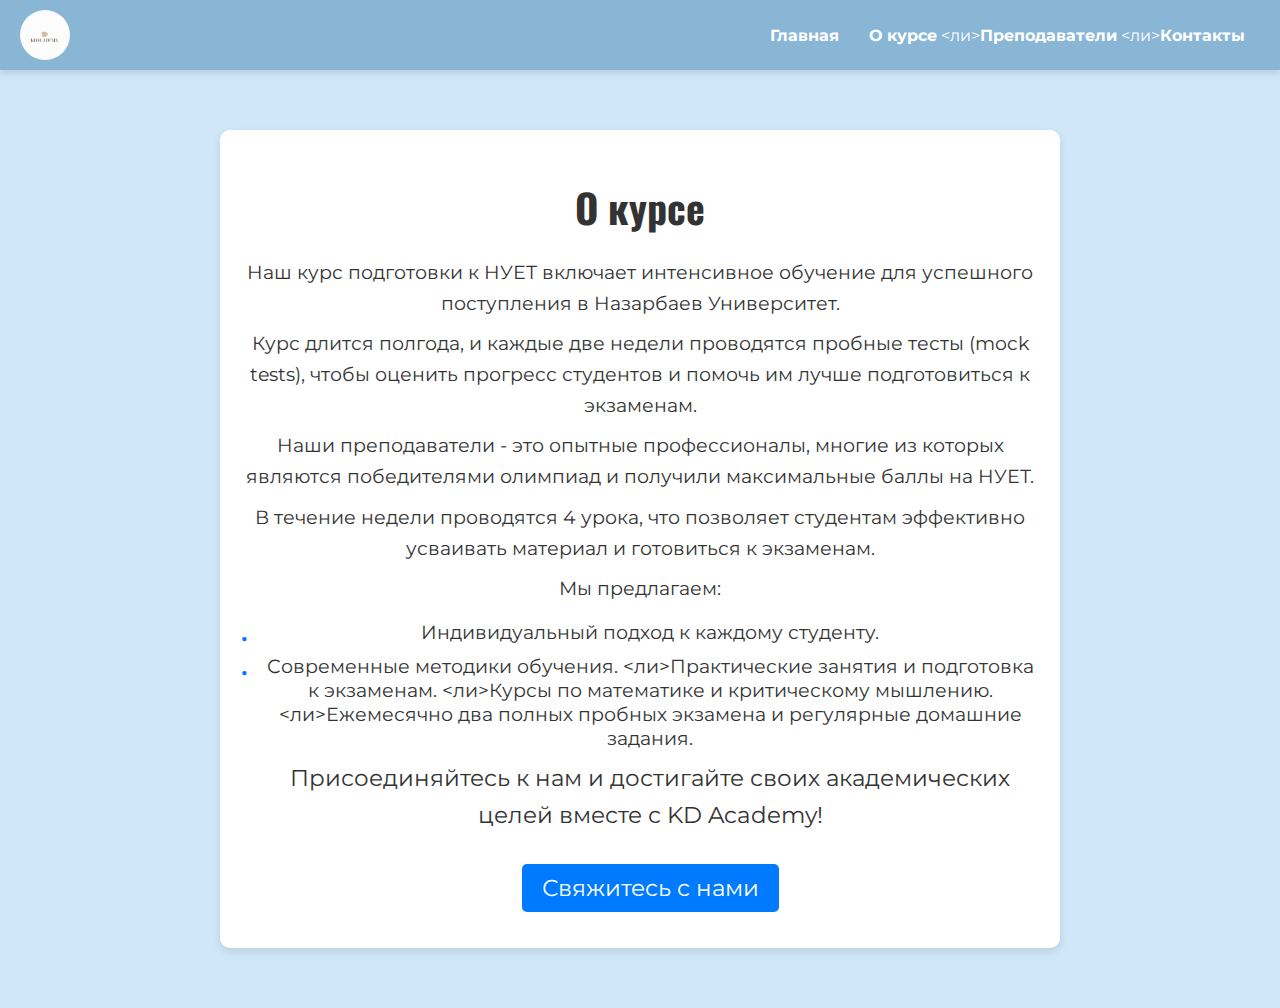
==== about.html @ 248a37cc "mee" ====
<!DOCTYPE html>
<html lang="ru">
<head>
  <meta charset="UTF-8">
  <meta name="viewport" content="width=device-width, initial-scale=1.0">
  <title>О курсе</title>
  <link rel="stylesheet" href="styles.css">
  <link href="https://fonts.googleapis.com/css2?family=Montserrat:wght@400;700&family=Oswald:wght@400;700&display=swap" rel="stylesheet">
</head>
<body>
  <header>
    <img src="images/logo.jpg" alt="KD Academy Logo" class="logo">
    <nav>
      <ul>
        <li><a href="index.html">Главная</a></ли>
        <li><a href="about.html">О курсе</a></ли>
        <ли><a href="teachers.html">Преподаватели</a></ли>
        <ли><a href="contact.html">Контакты</a></ли>
      </ул>
    </nav>
  </header>
  <main>
    <div class="content">
      <h1>О курсе</h1>
      <p>Наш курс подготовки к НУЕТ включает интенсивное обучение для успешного поступления в Назарбаев Университет.</p>
      <p>Курс длится полгода, и каждые две недели проводятся пробные тесты (mock tests), чтобы оценить прогресс студентов и помочь им лучше подготовиться к экзаменам.</p>
      <p>Наши преподаватели - это опытные профессионалы, многие из которых являются победителями олимпиад и получили максимальные баллы на НУЕТ.</p>
      <p>В течение недели проводятся 4 урока, что позволяет студентам эффективно усваивать материал и готовиться к экзаменам.</p>
      <p>Мы предлагаем:</p>
      <ul class="feature-list">
        <li>Индивидуальный подход к каждому студенту.</li>
        <li>Современные методики обучения.</ли>
        <ли>Практические занятия и подготовка к экзаменам.</ли>
        <ли>Курсы по математике и критическому мышлению.</ли>
        <ли>Ежемесячно два полных пробных экзамена и регулярные домашние задания.</ли>
      </ул>
      <p>Присоединяйтесь к нам и достигайте своих академических целей вместе с KD Academy!</p>
      <a href="contact.html" class="btn btn-primary">Свяжитесь с нами</a>
    </div>
  </main>
</body>
</html>
---- styles.css ----
/* Удаление отступов у body и html */
html, body {
    margin: 0;
    padding: 0;
    height: 100%;
}

/* Установка Flexbox для body */
body {
    display: flex;
    flex-direction: column;
    min-height: 100%;
    font-family: 'Montserrat', sans-serif;
    background-color: #d0e7f9; /* Чуть темнее фон */
    color: #333;
}

header {
    display: flex;
    align-items: center;
    justify-content: space-between;
    background-color: #8ab6d6;
    color: white;
    padding: 10px 20px;
    box-shadow: 0 4px 6px rgba(0, 0, 0, 0.1);
    flex-shrink: 0;
}

.logo {
    width: 50px;
    height: 50px;
    border-radius: 50%;
    object-fit: cover;
}

nav ul {
    list-style-type: none;
    margin: 0;
    padding: 0;
    display: flex;
    justify-content: center;
}

nav ul li {
    margin: 0 15px;
}

nav ul li a {
    color: white;
    text-decoration: none;
    font-weight: bold;
    transition: color 0.3s;
}

nav ul li a:hover {
    color: #f6caca;
}

main {
    position: relative;
    padding: 60px 20px;
    text-align: center;
    flex: 1;
}

.content {
    max-width: 800px;
    margin: 0 auto;
    background: white;
    padding: 20px;
    border-radius: 10px;
    box-shadow: 0 4px 8px rgba(0, 0, 0, 0.1);
}

main h1 {
    font-size: 2.5em;
    margin-bottom: 20px;
    font-family: 'Oswald', sans-serif;
}

main p {
    font-size: 1.2em;
    margin: 10px 0;
    line-height: 1.6;
}

.feature-list {
    list-style-type: none;
    padding: 0;
}

.feature-list li {
    margin-bottom: 10px;
    font-size: 1.2em;
    padding-left: 20px;
    position: relative;
}

.feature-list li::before {
    content: "•";
    position: absolute;
    left: 0;
    color: #007BFF;
    font-size: 1.5em;
    line-height: 1.2em;
}

.btn-primary {
    display: inline-block;
    padding: 10px 20px;
    font-size: 1.2em;
    color: white;
    background-color: #007BFF;
    border-radius: 5px;
    text-decoration: none;
    transition: background-color 0.3s, transform 0.3s;
    margin-top: 20px;
}

.btn-primary:hover {
    background-color: #0056b3;
    transform: scale(1.05);
}

.results {
    margin-top: 20px;
}

.results-list {
    list-style-type: none; /* Убираем маркеры списка */
    padding: 0; /* Убираем отступы */
}

.results-list li {
    margin-bottom: 10px; /* Добавляем отступы между элементами списка */
}

.students {
    margin-top: 40px;
}

.carousel {
    position: relative;
    width: 80%;
    margin: 0 auto;
    overflow: hidden;
}

.carousel-track-container {
    display: flex;
    justify-content: center;
    align-items: center;
    overflow: hidden;
    width: 100%;
}

.carousel-track {
    display: flex;
    transition: transform 0.3s ease-in-out;
}

.carousel-slide {
    min-width: 100%;
    transition: transform 0.3s ease-in-out;
}

.carousel-image {
    width: 100%;
    height: auto;
    border-radius: 10px;
    box-shadow: 0 4px 8px rgba(0, 0, 0, 0.2);
    transition: transform 0.3s;
}

.carousel-image:hover {
    transform: scale(1.05);
}

.carousel-button {
    position: absolute;
    top: 50%;
    transform: translateY(-50%);
    background-color: #ffffffaa; /* Полупрозрачный белый фон */
    border: none;
    color: #333; /* Темный цвет для текста */
    padding: 10px;
    cursor: pointer;
    z-index: 2;
    border-radius: 50%;
    box-shadow: 0 4px 8px rgba(0, 0, 0, 0.2);
    transition: background-color 0.3s, transform 0.3s;
}

.carousel-button.prev {
    left: 10px;
}

.carousel-button.next {
    right: 10px;
}

.carousel-button:hover {
    background-color: #ffffffdd; /* Более светлый полупрозрачный фон */
    transform: scale(1.1);
}

.spacer {
    height: 30px; /* Высота пустого пространства */
}

@media (max-width: 600px) {
    header, footer {
        padding: 10px 0;
    }

    nav ul li {
        margin: 0 10px;
    }

    main {
        padding: 40px 20px;
    }

    main h1 {
        font-size: 2em;
    }

    main p {
        font-size: 1em;
    }

    .feature-list li {
        font-size: 1em;
    }

    .btn-primary {
        font-size: 1em;
        padding: 8px 16px;
    }
}
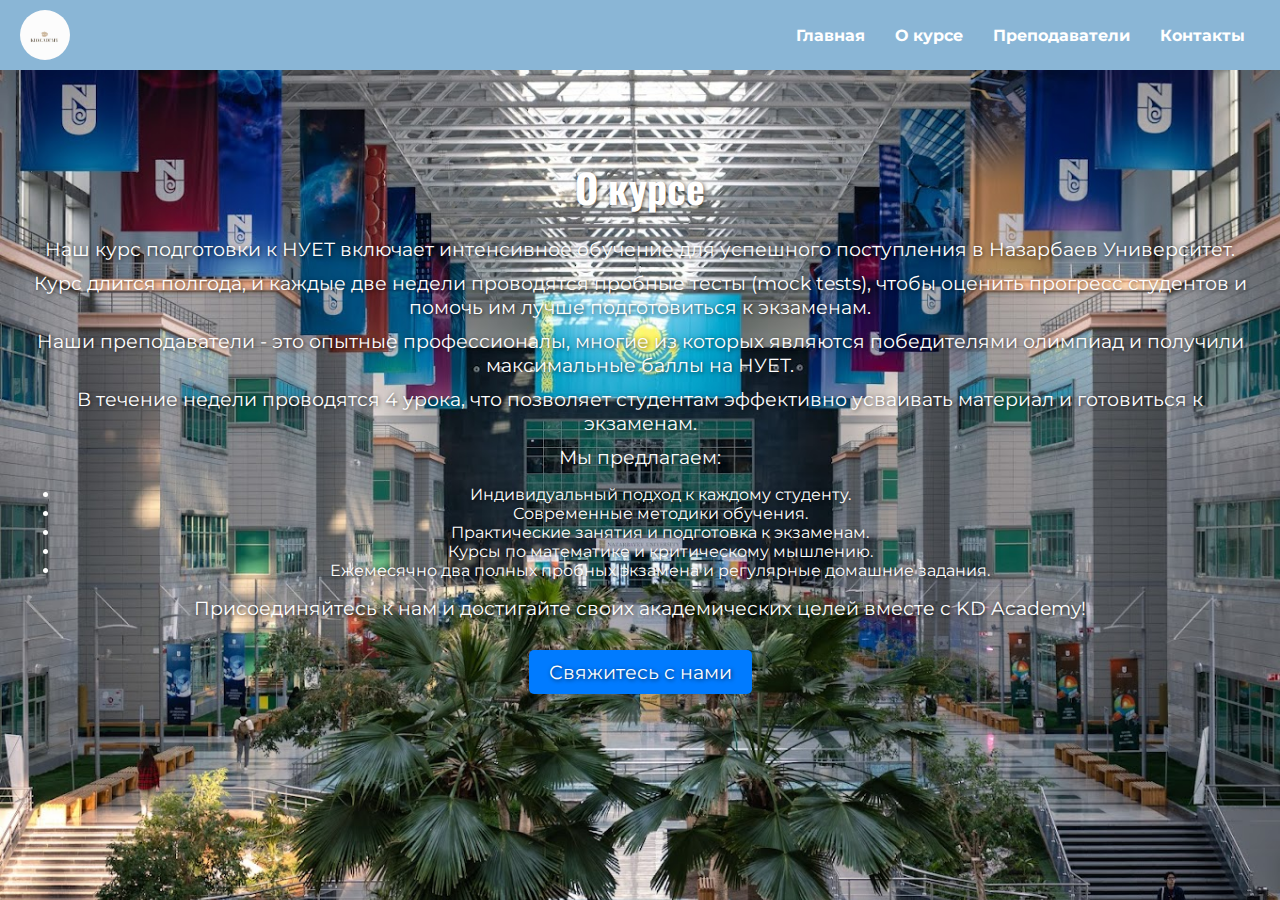
==== commit e512cd06: "667" ====
--- a/about.html
+++ b/about.html
@@ -12,11 +12,11 @@
     <img src="images/logo.jpg" alt="KD Academy Logo" class="logo">
     <nav>
       <ul>
-        <li><a href="index.html">Главная</a></ли>
-        <li><a href="about.html">О курсе</a></ли>
-        <ли><a href="teachers.html">Преподаватели</a></ли>
-        <ли><a href="contact.html">Контакты</a></ли>
-      </ул>
+        <li><a href="index.html">Главная</a></li>
+        <li><a href="about.html">О курсе</a></li>
+        <li><a href="teachers.html">Преподаватели</a></li>
+        <li><a href="contact.html">Контакты</a></li>
+      </ul>
     </nav>
   </header>
   <main>
@@ -29,14 +29,15 @@
       <p>Мы предлагаем:</p>
       <ul class="feature-list">
         <li>Индивидуальный подход к каждому студенту.</li>
-        <li>Современные методики обучения.</ли>
-        <ли>Практические занятия и подготовка к экзаменам.</ли>
-        <ли>Курсы по математике и критическому мышлению.</ли>
-        <ли>Ежемесячно два полных пробных экзамена и регулярные домашние задания.</ли>
-      </ул>
+        <li>Современные методики обучения.</li>
+        <li>Практические занятия и подготовка к экзаменам.</li>
+        <li>Курсы по математике и критическому мышлению.</li>
+        <li>Ежемесячно два полных пробных экзамена и регулярные домашние задания.</li>
+      </ul>
       <p>Присоединяйтесь к нам и достигайте своих академических целей вместе с KD Academy!</p>
       <a href="contact.html" class="btn btn-primary">Свяжитесь с нами</a>
     </div>
   </main>
 </body>
 </html>
+
--- a/styles.css
+++ b/styles.css
@@ -10,8 +10,8 @@
     display: flex;
     flex-direction: column;
     min-height: 100%;
-    font-family: 'Montserrat', sans-serif;
-    background-color: #d0e7f9; /* Чуть темнее фон */
+    font-family: 'Montserrat', sans-serif; /* Измененный шрифт */
+    background-color: #e0f7fa; /* Голубой фон */
     color: #333;
 }
 
@@ -19,7 +19,7 @@
     display: flex;
     align-items: center;
     justify-content: space-between;
-    background-color: #8ab6d6;
+    background-color: #8ab6d6; /* Мягкий цвет */
     color: white;
     padding: 10px 20px;
     box-shadow: 0 4px 6px rgba(0, 0, 0, 0.1);
@@ -50,76 +50,49 @@
     text-decoration: none;
     font-weight: bold;
     transition: color 0.3s;
+    border-bottom: none; /* Удаление нижней границы */
 }
 
 nav ul li a:hover {
     color: #f6caca;
+    border-bottom: none; /* Удаление нижней границы при наведении */
 }
 
 main {
     position: relative;
     padding: 60px 20px;
     text-align: center;
-    flex: 1;
+    background: url('images/one.jpg') no-repeat center center;
+    background-size: cover;
+    color: white;
+    text-shadow: 1px 1px 4px rgba(0, 0, 0, 0.7);
+    flex: 1; /* Заполнение оставшегося пространства */
+}
+
+.overlay {
+    position: absolute;
+    top: 0;
+    left: 0;
+    width: 100%;
+    height: 100%;
+    background-color: rgba(0, 0, 0, 0.5); /* Полупрозрачный черный фон */
+    z-index: 1;
 }
 
 .content {
-    max-width: 800px;
-    margin: 0 auto;
-    background: white;
-    padding: 20px;
-    border-radius: 10px;
-    box-shadow: 0 4px 8px rgba(0, 0, 0, 0.1);
+    position: relative;
+    z-index: 2;
 }
 
 main h1 {
     font-size: 2.5em;
     margin-bottom: 20px;
-    font-family: 'Oswald', sans-serif;
+    font-family: 'Oswald', sans-serif; /* Измененный шрифт */
 }
 
 main p {
     font-size: 1.2em;
-    margin: 10px 0;
-    line-height: 1.6;
-}
-
-.feature-list {
-    list-style-type: none;
-    padding: 0;
-}
-
-.feature-list li {
-    margin-bottom: 10px;
-    font-size: 1.2em;
-    padding-left: 20px;
-    position: relative;
-}
-
-.feature-list li::before {
-    content: "•";
-    position: absolute;
-    left: 0;
-    color: #007BFF;
-    font-size: 1.5em;
-    line-height: 1.2em;
-}
-
-.btn-primary {
-    display: inline-block;
-    padding: 10px 20px;
-    font-size: 1.2em;
-    color: white;
-    background-color: #007BFF;
-    border-radius: 5px;
-    text-decoration: none;
-    transition: background-color 0.3s, transform 0.3s;
-    margin-top: 20px;
-}
-
-.btn-primary:hover {
-    background-color: #0056b3;
-    transform: scale(1.05);
+    margin: 10px 0; /* Добавление отступов между параграфами */
 }
 
 .results {
@@ -208,19 +181,36 @@
     height: 30px; /* Высота пустого пространства */
 }
 
+.btn-primary {
+    display: inline-block;
+    padding: 10px 20px;
+    font-size: 1.2em;
+    color: white;
+    background-color: #007BFF;
+    border-radius: 5px;
+    text-decoration: none;
+    transition: background-color 0.3s, transform 0.3s;
+    margin-top: 20px; /* Отступ сверху */
+}
+
+.btn-primary:hover {
+    background-color: #0056b3;
+    transform: scale(1.05);
+}
+
 @media (max-width: 600px) {
     header, footer {
         padding: 10px 0;
     }
 
+    main {
+        padding: 40px 20px;
+    }
+
     nav ul li {
         margin: 0 10px;
     }
 
-    main {
-        padding: 40px 20px;
-    }
-
     main h1 {
         font-size: 2em;
     }
@@ -229,8 +219,8 @@
         font-size: 1em;
     }
 
-    .feature-list li {
-        font-size: 1em;
+    .carousel-slide {
+        min-width: 100%;
     }
 
     .btn-primary {
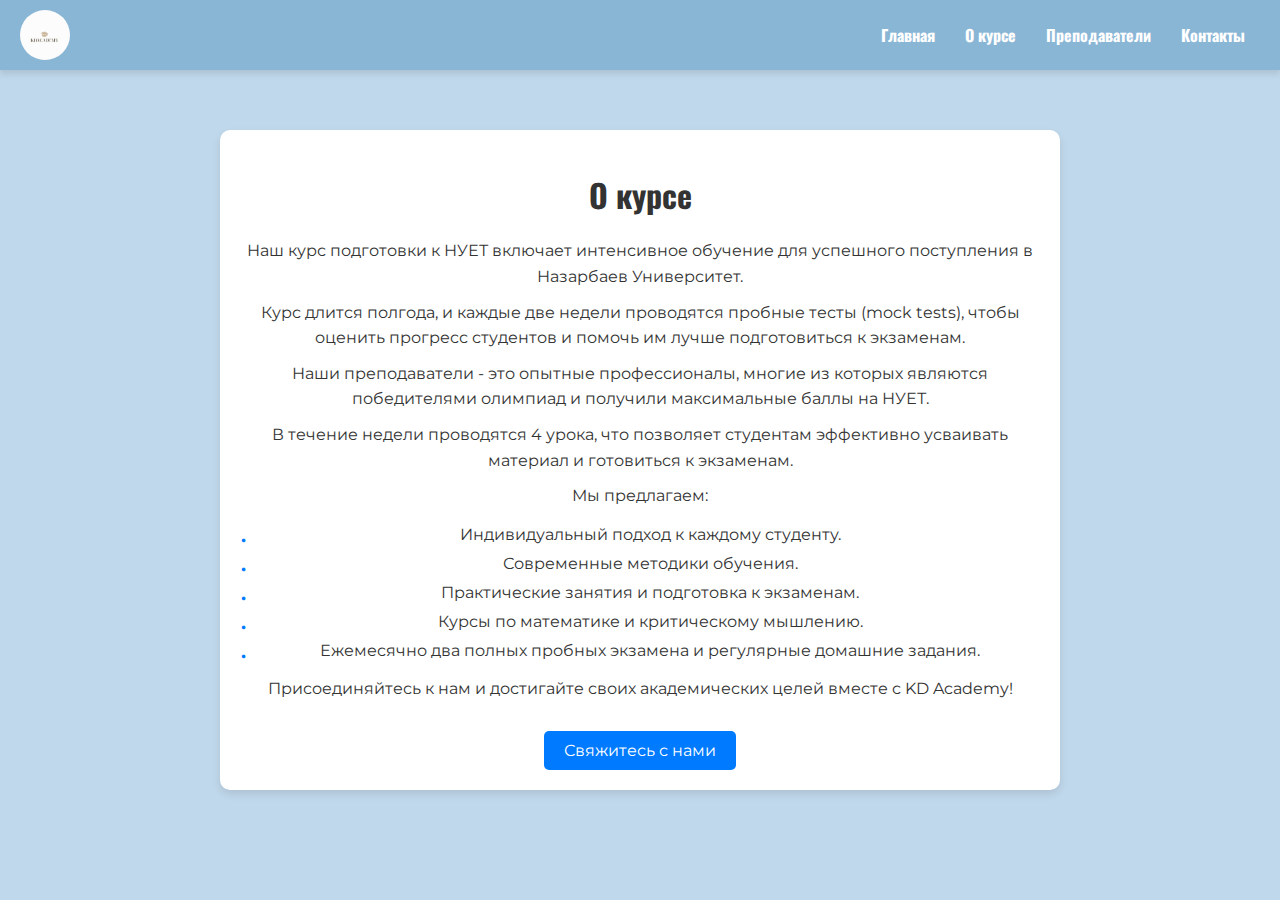
==== commit f99e59cf: "goo" ====
--- a/about.html
+++ b/about.html
@@ -5,7 +5,7 @@
   <meta name="viewport" content="width=device-width, initial-scale=1.0">
   <title>О курсе</title>
   <link rel="stylesheet" href="styles.css">
-  <link href="https://fonts.googleapis.com/css2?family=Montserrat:wght@400;700&family=Oswald:wght@400;700&display=swap" rel="stylesheet">
+  <link href="https://fonts.googleapis.com/css2?family=Montserrat:wght@300;400;700&family=Oswald:wght@400;700&display=swap" rel="stylesheet">
 </head>
 <body>
   <header>
@@ -40,4 +40,3 @@
   </main>
 </body>
 </html>
-
--- a/styles.css
+++ b/styles.css
@@ -10,8 +10,8 @@
     display: flex;
     flex-direction: column;
     min-height: 100%;
-    font-family: 'Montserrat', sans-serif; /* Измененный шрифт */
-    background-color: #e0f7fa; /* Голубой фон */
+    font-family: 'Montserrat', sans-serif;
+    background-color: #c0d8eb; /* Темнее голубой фон */
     color: #333;
 }
 
@@ -19,7 +19,7 @@
     display: flex;
     align-items: center;
     justify-content: space-between;
-    background-color: #8ab6d6; /* Мягкий цвет */
+    background-color: #8ab6d6;
     color: white;
     padding: 10px 20px;
     box-shadow: 0 4px 6px rgba(0, 0, 0, 0.1);
@@ -48,51 +48,82 @@
 nav ul li a {
     color: white;
     text-decoration: none;
+    font-family: 'Oswald', sans-serif;
     font-weight: bold;
     transition: color 0.3s;
-    border-bottom: none; /* Удаление нижней границы */
 }
 
 nav ul li a:hover {
     color: #f6caca;
-    border-bottom: none; /* Удаление нижней границы при наведении */
 }
 
 main {
     position: relative;
     padding: 60px 20px;
     text-align: center;
-    background: url('images/one.jpg') no-repeat center center;
-    background-size: cover;
+    flex: 1;
+}
+
+.content {
+    max-width: 800px;
+    margin: 0 auto;
+    background: white;
+    padding: 20px;
+    border-radius: 10px;
+    box-shadow: 0 4px 8px rgba(0, 0, 0, 0.1);
+}
+
+main h1 {
+    font-size: 2em; /* Уменьшенный размер шрифта */
+    margin-bottom: 20px;
+    font-family: 'Oswald', sans-serif;
+}
+
+main p {
+    font-size: 1em; /* Уменьшенный размер шрифта */
+    margin: 10px 0;
+    line-height: 1.6;
+    font-family: 'Montserrat', sans-serif;
+}
+
+.feature-list {
+    list-style-type: none;
+    padding: 0;
+}
+
+.feature-list li {
+    margin-bottom: 10px;
+    font-size: 1em; /* Уменьшенный размер шрифта */
+    padding-left: 20px;
+    position: relative;
+    font-family: 'Montserrat', sans-serif;
+}
+
+.feature-list li::before {
+    content: "•";
+    position: absolute;
+    left: 0;
+    color: #007BFF;
+    font-size: 1.5em;
+    line-height: 1.2em;
+}
+
+.btn-primary {
+    display: inline-block;
+    padding: 10px 20px;
+    font-size: 1em; /* Уменьшенный размер шрифта */
     color: white;
-    text-shadow: 1px 1px 4px rgba(0, 0, 0, 0.7);
-    flex: 1; /* Заполнение оставшегося пространства */
-}
-
-.overlay {
-    position: absolute;
-    top: 0;
-    left: 0;
-    width: 100%;
-    height: 100%;
-    background-color: rgba(0, 0, 0, 0.5); /* Полупрозрачный черный фон */
-    z-index: 1;
-}
-
-.content {
-    position: relative;
-    z-index: 2;
-}
-
-main h1 {
-    font-size: 2.5em;
-    margin-bottom: 20px;
-    font-family: 'Oswald', sans-serif; /* Измененный шрифт */
-}
-
-main p {
-    font-size: 1.2em;
-    margin: 10px 0; /* Добавление отступов между параграфами */
+    background-color: #007BFF;
+    border-radius: 5px;
+    text-decoration: none;
+    transition: background-color 0.3s, transform 0.3s;
+    margin-top: 20px;
+    font-family: 'Montserrat', sans-serif;
+}
+
+.btn-primary:hover {
+    background-color: #0056b3;
+    transform: scale(1.05);
 }
 
 .results {
@@ -100,12 +131,12 @@
 }
 
 .results-list {
-    list-style-type: none; /* Убираем маркеры списка */
-    padding: 0; /* Убираем отступы */
+    list-style-type: none;
+    padding: 0;
 }
 
 .results-list li {
-    margin-bottom: 10px; /* Добавляем отступы между элементами списка */
+    margin-bottom: 10px;
 }
 
 .students {
@@ -153,9 +184,9 @@
     position: absolute;
     top: 50%;
     transform: translateY(-50%);
-    background-color: #ffffffaa; /* Полупрозрачный белый фон */
+    background-color: #ffffffaa;
     border: none;
-    color: #333; /* Темный цвет для текста */
+    color: #333;
     padding: 10px;
     cursor: pointer;
     z-index: 2;
@@ -173,29 +204,12 @@
 }
 
 .carousel-button:hover {
-    background-color: #ffffffdd; /* Более светлый полупрозрачный фон */
+    background-color: #ffffffdd;
     transform: scale(1.1);
 }
 
 .spacer {
-    height: 30px; /* Высота пустого пространства */
-}
-
-.btn-primary {
-    display: inline-block;
-    padding: 10px 20px;
-    font-size: 1.2em;
-    color: white;
-    background-color: #007BFF;
-    border-radius: 5px;
-    text-decoration: none;
-    transition: background-color 0.3s, transform 0.3s;
-    margin-top: 20px; /* Отступ сверху */
-}
-
-.btn-primary:hover {
-    background-color: #0056b3;
-    transform: scale(1.05);
+    height: 30px;
 }
 
 @media (max-width: 600px) {
@@ -203,28 +217,28 @@
         padding: 10px 0;
     }
 
+    nav ul li {
+        margin: 0 10px;
+    }
+
     main {
         padding: 40px 20px;
     }
 
-    nav ul li {
-        margin: 0 10px;
-    }
-
     main h1 {
-        font-size: 2em;
+        font-size: 1.8em;
     }
 
     main p {
-        font-size: 1em;
-    }
-
-    .carousel-slide {
-        min-width: 100%;
+        font-size: 0.9em;
+    }
+
+    .feature-list li {
+        font-size: 0.9em;
     }
 
     .btn-primary {
-        font-size: 1em;
+        font-size: 0.9em;
         padding: 8px 16px;
     }
 }
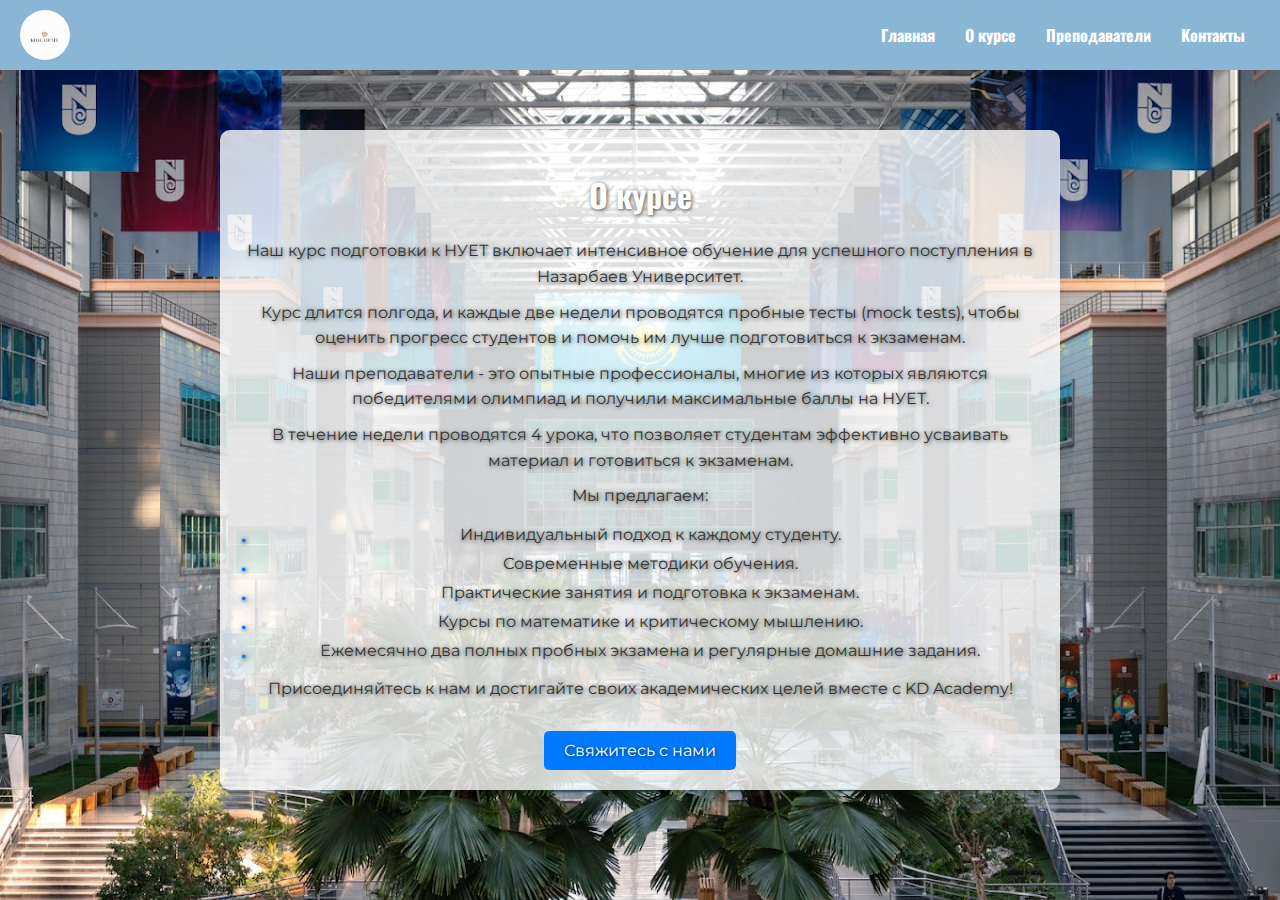
==== commit 43133c88: "made" ====
--- a/about.html
+++ b/about.html
@@ -6,6 +6,7 @@
   <title>О курсе</title>
   <link rel="stylesheet" href="styles.css">
   <link href="https://fonts.googleapis.com/css2?family=Montserrat:wght@300;400;700&family=Oswald:wght@400;700&display=swap" rel="stylesheet">
+  <link rel="stylesheet" href="https://cdnjs.cloudflare.com/ajax/libs/font-awesome/5.15.3/css/all.min.css">
 </head>
 <body>
   <header>
--- a/styles.css
+++ b/styles.css
@@ -61,29 +61,46 @@
     position: relative;
     padding: 60px 20px;
     text-align: center;
+    background: url('images/one.jpg') no-repeat center center;
+    background-size: cover;
+    color: white;
+    text-shadow: 1px 1px 4px rgba(0, 0, 0, 0.7);
     flex: 1;
 }
 
+.overlay {
+    position: absolute;
+    top: 0;
+    left: 0;
+    width: 100%;
+    height: 100%;
+    background-color: rgba(0, 0, 0, 0.5); /* Полупрозрачный черный фон */
+    z-index: 1;
+}
+
 .content {
+    position: relative;
+    z-index: 2;
     max-width: 800px;
     margin: 0 auto;
-    background: white;
+    background: rgba(255, 255, 255, 0.8); /* Полупрозрачный белый фон */
     padding: 20px;
     border-radius: 10px;
     box-shadow: 0 4px 8px rgba(0, 0, 0, 0.1);
 }
 
 main h1 {
-    font-size: 2em; /* Уменьшенный размер шрифта */
+    font-size: 2em;
     margin-bottom: 20px;
     font-family: 'Oswald', sans-serif;
 }
 
 main p {
-    font-size: 1em; /* Уменьшенный размер шрифта */
+    font-size: 1em;
     margin: 10px 0;
     line-height: 1.6;
     font-family: 'Montserrat', sans-serif;
+    color: #333; /* Темный цвет текста */
 }
 
 .feature-list {
@@ -93,10 +110,11 @@
 
 .feature-list li {
     margin-bottom: 10px;
-    font-size: 1em; /* Уменьшенный размер шрифта */
+    font-size: 1em;
     padding-left: 20px;
     position: relative;
     font-family: 'Montserrat', sans-serif;
+    color: #333; /* Темный цвет текста */
 }
 
 .feature-list li::before {
@@ -111,7 +129,7 @@
 .btn-primary {
     display: inline-block;
     padding: 10px 20px;
-    font-size: 1em; /* Уменьшенный размер шрифта */
+    font-size: 1em;
     color: white;
     background-color: #007BFF;
     border-radius: 5px;
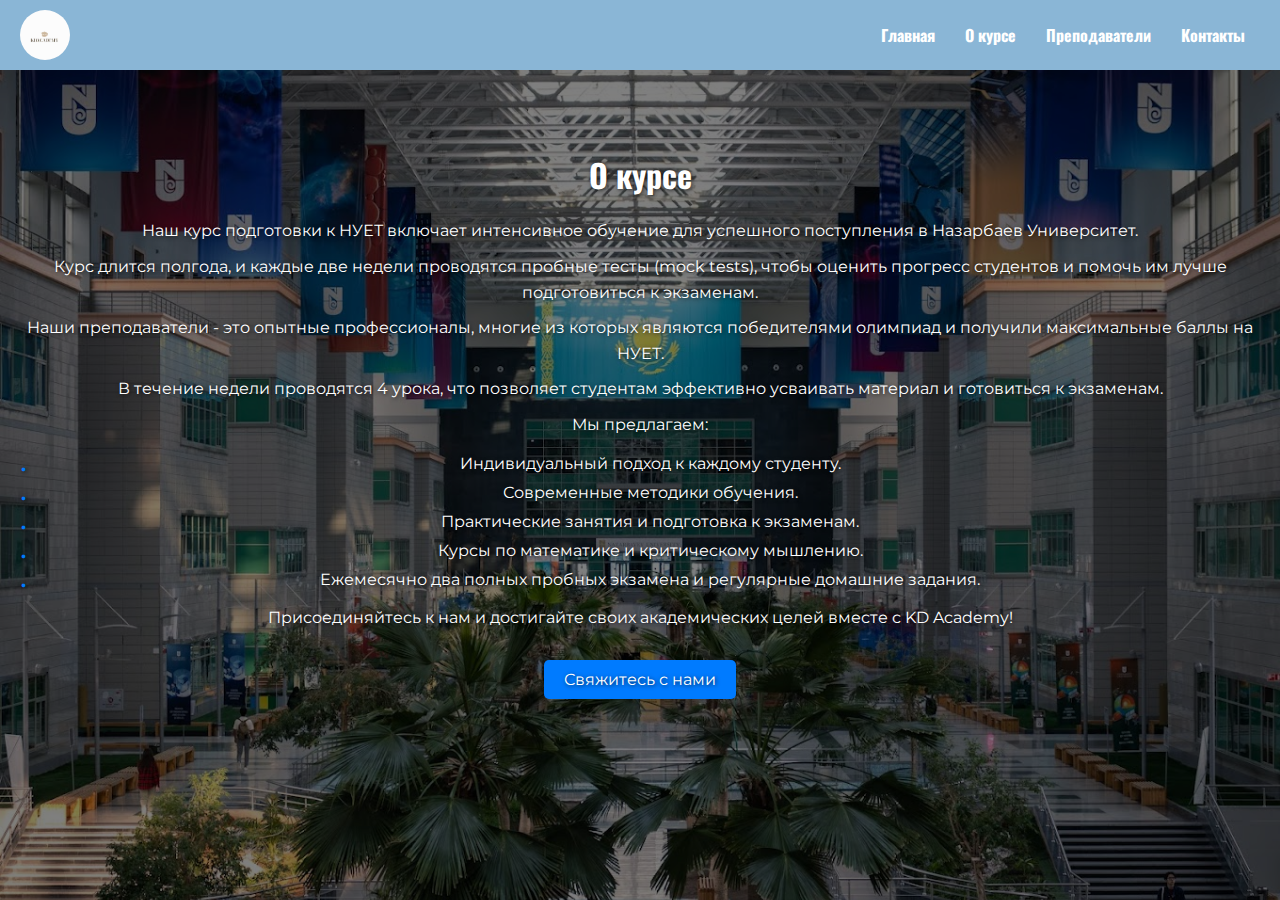
==== commit ea0a438c: "Beknur chmo" ====
--- a/about.html
+++ b/about.html
@@ -6,7 +6,6 @@
   <title>О курсе</title>
   <link rel="stylesheet" href="styles.css">
   <link href="https://fonts.googleapis.com/css2?family=Montserrat:wght@300;400;700&family=Oswald:wght@400;700&display=swap" rel="stylesheet">
-  <link rel="stylesheet" href="https://cdnjs.cloudflare.com/ajax/libs/font-awesome/5.15.3/css/all.min.css">
 </head>
 <body>
   <header>
@@ -21,6 +20,7 @@
     </nav>
   </header>
   <main>
+    <div class="overlay"></div>
     <div class="content">
       <h1>О курсе</h1>
       <p>Наш курс подготовки к НУЕТ включает интенсивное обучение для успешного поступления в Назарбаев Университет.</p>
@@ -39,5 +39,6 @@
       <a href="contact.html" class="btn btn-primary">Свяжитесь с нами</a>
     </div>
   </main>
+  <script src="script.js"></script>
 </body>
 </html>
--- a/styles.css
+++ b/styles.css
@@ -81,12 +81,6 @@
 .content {
     position: relative;
     z-index: 2;
-    max-width: 800px;
-    margin: 0 auto;
-    background: rgba(255, 255, 255, 0.8); /* Полупрозрачный белый фон */
-    padding: 20px;
-    border-radius: 10px;
-    box-shadow: 0 4px 8px rgba(0, 0, 0, 0.1);
 }
 
 main h1 {
@@ -100,7 +94,6 @@
     margin: 10px 0;
     line-height: 1.6;
     font-family: 'Montserrat', sans-serif;
-    color: #333; /* Темный цвет текста */
 }
 
 .feature-list {
@@ -114,7 +107,6 @@
     padding-left: 20px;
     position: relative;
     font-family: 'Montserrat', sans-serif;
-    color: #333; /* Темный цвет текста */
 }
 
 .feature-list li::before {
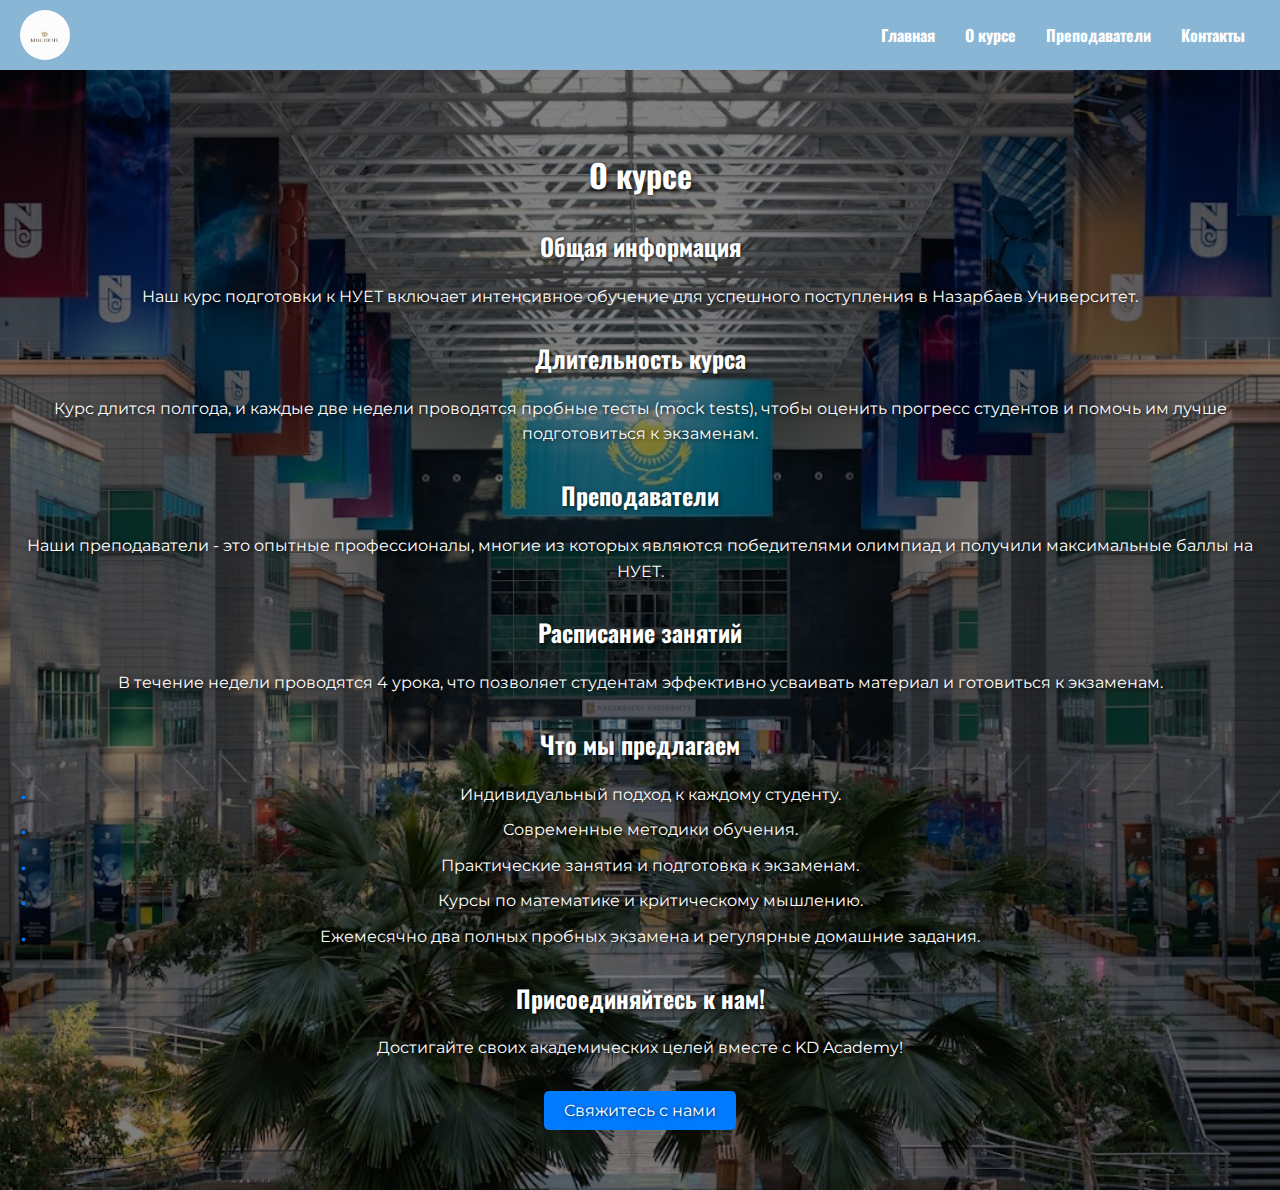
==== commit 910e600d: "kettik 667" ====
--- a/about.html
+++ b/about.html
@@ -23,20 +23,43 @@
     <div class="overlay"></div>
     <div class="content">
       <h1>О курсе</h1>
-      <p>Наш курс подготовки к НУЕТ включает интенсивное обучение для успешного поступления в Назарбаев Университет.</p>
-      <p>Курс длится полгода, и каждые две недели проводятся пробные тесты (mock tests), чтобы оценить прогресс студентов и помочь им лучше подготовиться к экзаменам.</p>
-      <p>Наши преподаватели - это опытные профессионалы, многие из которых являются победителями олимпиад и получили максимальные баллы на НУЕТ.</p>
-      <p>В течение недели проводятся 4 урока, что позволяет студентам эффективно усваивать материал и готовиться к экзаменам.</p>
-      <p>Мы предлагаем:</p>
-      <ul class="feature-list">
-        <li>Индивидуальный подход к каждому студенту.</li>
-        <li>Современные методики обучения.</li>
-        <li>Практические занятия и подготовка к экзаменам.</li>
-        <li>Курсы по математике и критическому мышлению.</li>
-        <li>Ежемесячно два полных пробных экзамена и регулярные домашние задания.</li>
-      </ul>
-      <p>Присоединяйтесь к нам и достигайте своих академических целей вместе с KD Academy!</p>
-      <a href="contact.html" class="btn btn-primary">Свяжитесь с нами</a>
+      
+      <section>
+        <h2>Общая информация</h2>
+        <p>Наш курс подготовки к НУЕТ включает интенсивное обучение для успешного поступления в Назарбаев Университет.</p>
+      </section>
+      
+      <section>
+        <h2>Длительность курса</h2>
+        <p>Курс длится полгода, и каждые две недели проводятся пробные тесты (mock tests), чтобы оценить прогресс студентов и помочь им лучше подготовиться к экзаменам.</p>
+      </section>
+      
+      <section>
+        <h2>Преподаватели</h2>
+        <p>Наши преподаватели - это опытные профессионалы, многие из которых являются победителями олимпиад и получили максимальные баллы на НУЕТ.</p>
+      </section>
+      
+      <section>
+        <h2>Расписание занятий</h2>
+        <p>В течение недели проводятся 4 урока, что позволяет студентам эффективно усваивать материал и готовиться к экзаменам.</p>
+      </section>
+      
+      <section>
+        <h2>Что мы предлагаем</h2>
+        <ul class="feature-list">
+          <li>Индивидуальный подход к каждому студенту.</li>
+          <li>Современные методики обучения.</li>
+          <li>Практические занятия и подготовка к экзаменам.</li>
+          <li>Курсы по математике и критическому мышлению.</li>
+          <li>Ежемесячно два полных пробных экзамена и регулярные домашние задания.</li>
+        </ul>
+      </section>
+
+      <section>
+        <h2>Присоединяйтесь к нам!</h2>
+        <p>Достигайте своих академических целей вместе с KD Academy!</p>
+        <a href="contact.html" class="btn btn-primary">Свяжитесь с нами</a>
+      </section>
     </div>
   </main>
   <script src="script.js"></script>
--- a/styles.css
+++ b/styles.css
@@ -89,7 +89,13 @@
     font-family: 'Oswald', sans-serif;
 }
 
-main p {
+main h2 {
+    font-size: 1.5em;
+    margin-top: 30px;
+    font-family: 'Oswald', sans-serif;
+}
+
+main p, main ul {
     font-size: 1em;
     margin: 10px 0;
     line-height: 1.6;
@@ -136,92 +142,6 @@
     transform: scale(1.05);
 }
 
-.results {
-    margin-top: 20px;
-}
-
-.results-list {
-    list-style-type: none;
-    padding: 0;
-}
-
-.results-list li {
-    margin-bottom: 10px;
-}
-
-.students {
-    margin-top: 40px;
-}
-
-.carousel {
-    position: relative;
-    width: 80%;
-    margin: 0 auto;
-    overflow: hidden;
-}
-
-.carousel-track-container {
-    display: flex;
-    justify-content: center;
-    align-items: center;
-    overflow: hidden;
-    width: 100%;
-}
-
-.carousel-track {
-    display: flex;
-    transition: transform 0.3s ease-in-out;
-}
-
-.carousel-slide {
-    min-width: 100%;
-    transition: transform 0.3s ease-in-out;
-}
-
-.carousel-image {
-    width: 100%;
-    height: auto;
-    border-radius: 10px;
-    box-shadow: 0 4px 8px rgba(0, 0, 0, 0.2);
-    transition: transform 0.3s;
-}
-
-.carousel-image:hover {
-    transform: scale(1.05);
-}
-
-.carousel-button {
-    position: absolute;
-    top: 50%;
-    transform: translateY(-50%);
-    background-color: #ffffffaa;
-    border: none;
-    color: #333;
-    padding: 10px;
-    cursor: pointer;
-    z-index: 2;
-    border-radius: 50%;
-    box-shadow: 0 4px 8px rgba(0, 0, 0, 0.2);
-    transition: background-color 0.3s, transform 0.3s;
-}
-
-.carousel-button.prev {
-    left: 10px;
-}
-
-.carousel-button.next {
-    right: 10px;
-}
-
-.carousel-button:hover {
-    background-color: #ffffffdd;
-    transform: scale(1.1);
-}
-
-.spacer {
-    height: 30px;
-}
-
 @media (max-width: 600px) {
     header, footer {
         padding: 10px 0;
@@ -239,7 +159,11 @@
         font-size: 1.8em;
     }
 
-    main p {
+    main h2 {
+        font-size: 1.3em;
+    }
+
+    main p, main ul {
         font-size: 0.9em;
     }
 
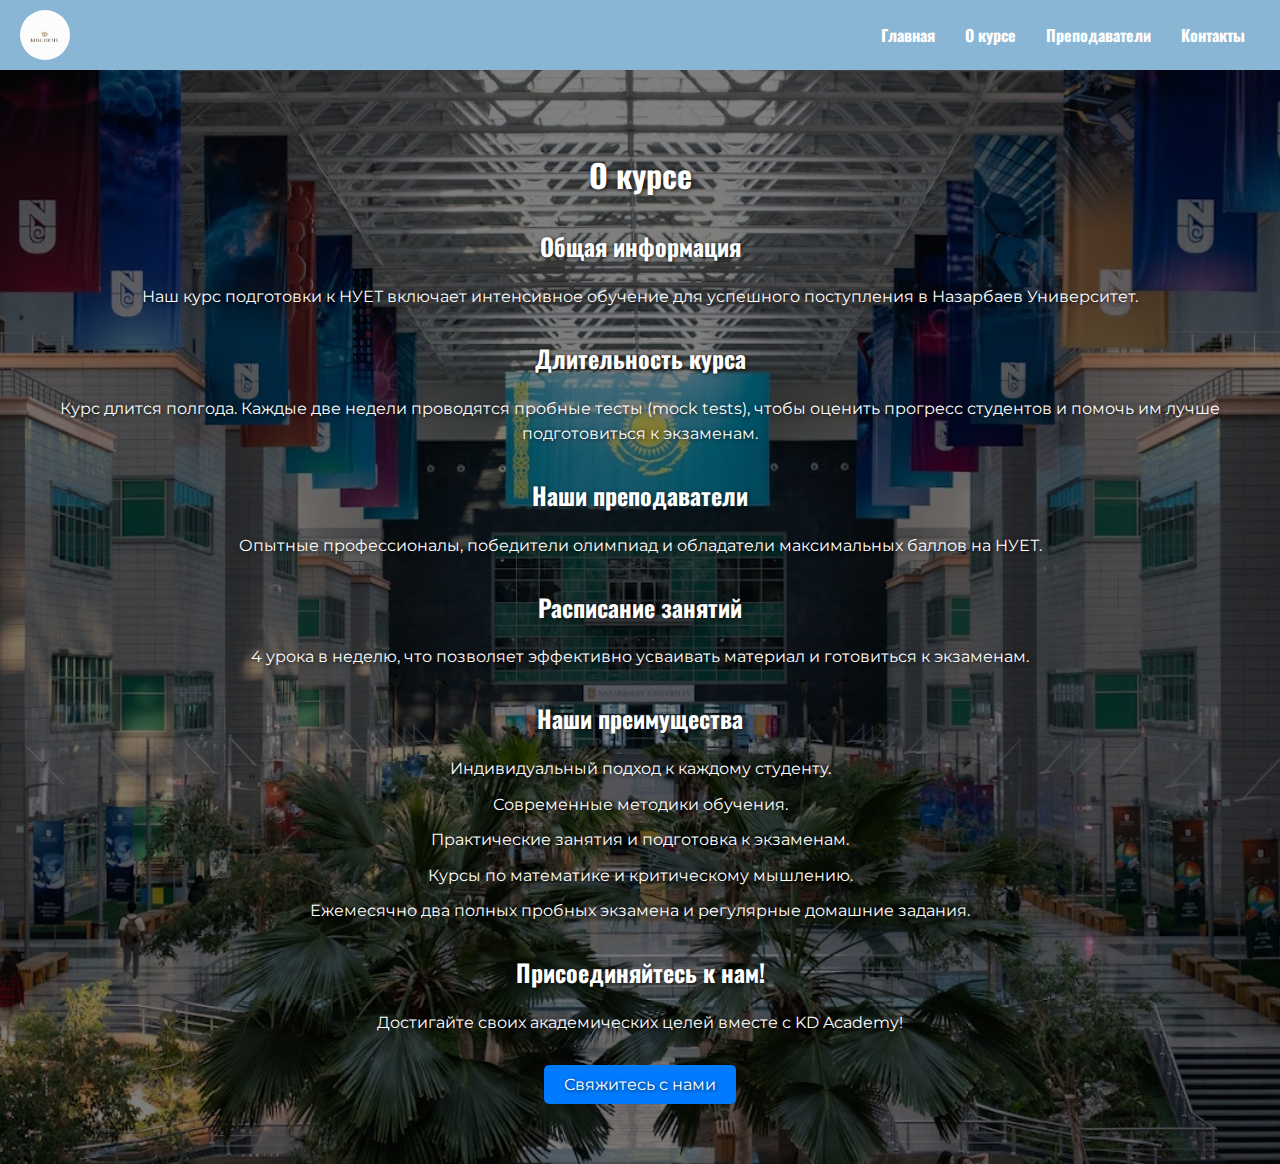
==== commit 0af76c26: "kettik al" ====
--- a/about.html
+++ b/about.html
@@ -31,21 +31,21 @@
       
       <section>
         <h2>Длительность курса</h2>
-        <p>Курс длится полгода, и каждые две недели проводятся пробные тесты (mock tests), чтобы оценить прогресс студентов и помочь им лучше подготовиться к экзаменам.</p>
+        <p>Курс длится полгода. Каждые две недели проводятся пробные тесты (mock tests), чтобы оценить прогресс студентов и помочь им лучше подготовиться к экзаменам.</p>
       </section>
       
       <section>
-        <h2>Преподаватели</h2>
-        <p>Наши преподаватели - это опытные профессионалы, многие из которых являются победителями олимпиад и получили максимальные баллы на НУЕТ.</p>
+        <h2>Наши преподаватели</h2>
+        <p>Опытные профессионалы, победители олимпиад и обладатели максимальных баллов на НУЕТ.</p>
       </section>
       
       <section>
         <h2>Расписание занятий</h2>
-        <p>В течение недели проводятся 4 урока, что позволяет студентам эффективно усваивать материал и готовиться к экзаменам.</p>
+        <p>4 урока в неделю, что позволяет эффективно усваивать материал и готовиться к экзаменам.</p>
       </section>
       
       <section>
-        <h2>Что мы предлагаем</h2>
+        <h2>Наши преимущества</h2>
         <ul class="feature-list">
           <li>Индивидуальный подход к каждому студенту.</li>
           <li>Современные методики обучения.</li>
--- a/styles.css
+++ b/styles.css
@@ -110,18 +110,9 @@
 .feature-list li {
     margin-bottom: 10px;
     font-size: 1em;
-    padding-left: 20px;
-    position: relative;
-    font-family: 'Montserrat', sans-serif;
-}
-
-.feature-list li::before {
-    content: "•";
-    position: absolute;
-    left: 0;
-    color: #007BFF;
-    font-size: 1.5em;
-    line-height: 1.2em;
+    padding-left: 0; /* Убираем отступ */
+    position: relative;
+    font-family: 'Montserrat', sans-serif;
 }
 
 .btn-primary {
@@ -142,6 +133,92 @@
     transform: scale(1.05);
 }
 
+.results {
+    margin-top: 20px;
+}
+
+.results-list {
+    list-style-type: none;
+    padding: 0;
+}
+
+.results-list li {
+    margin-bottom: 10px;
+}
+
+.students {
+    margin-top: 40px;
+}
+
+.carousel {
+    position: relative;
+    width: 80%;
+    margin: 0 auto;
+    overflow: hidden;
+}
+
+.carousel-track-container {
+    display: flex;
+    justify-content: center;
+    align-items: center;
+    overflow: hidden;
+    width: 100%;
+}
+
+.carousel-track {
+    display: flex;
+    transition: transform 0.3s ease-in-out;
+}
+
+.carousel-slide {
+    min-width: 100%;
+    transition: transform 0.3s ease-in-out;
+}
+
+.carousel-image {
+    width: 100%;
+    height: auto;
+    border-radius: 10px;
+    box-shadow: 0 4px 8px rgba(0, 0, 0, 0.2);
+    transition: transform 0.3s;
+}
+
+.carousel-image:hover {
+    transform: scale(1.05);
+}
+
+.carousel-button {
+    position: absolute;
+    top: 50%;
+    transform: translateY(-50%);
+    background-color: #ffffffaa;
+    border: none;
+    color: #333;
+    padding: 10px;
+    cursor: pointer;
+    z-index: 2;
+    border-radius: 50%;
+    box-shadow: 0 4px 8px rgba(0, 0, 0, 0.2);
+    transition: background-color 0.3s, transform 0.3s;
+}
+
+.carousel-button.prev {
+    left: 10px;
+}
+
+.carousel-button.next {
+    right: 10px;
+}
+
+.carousel-button:hover {
+    background-color: #ffffffdd;
+    transform: scale(1.1);
+}
+
+.spacer {
+    height: 30px;
+}
+
 @media (max-width: 600px) {
     header, footer {
         padding: 10px 0;
